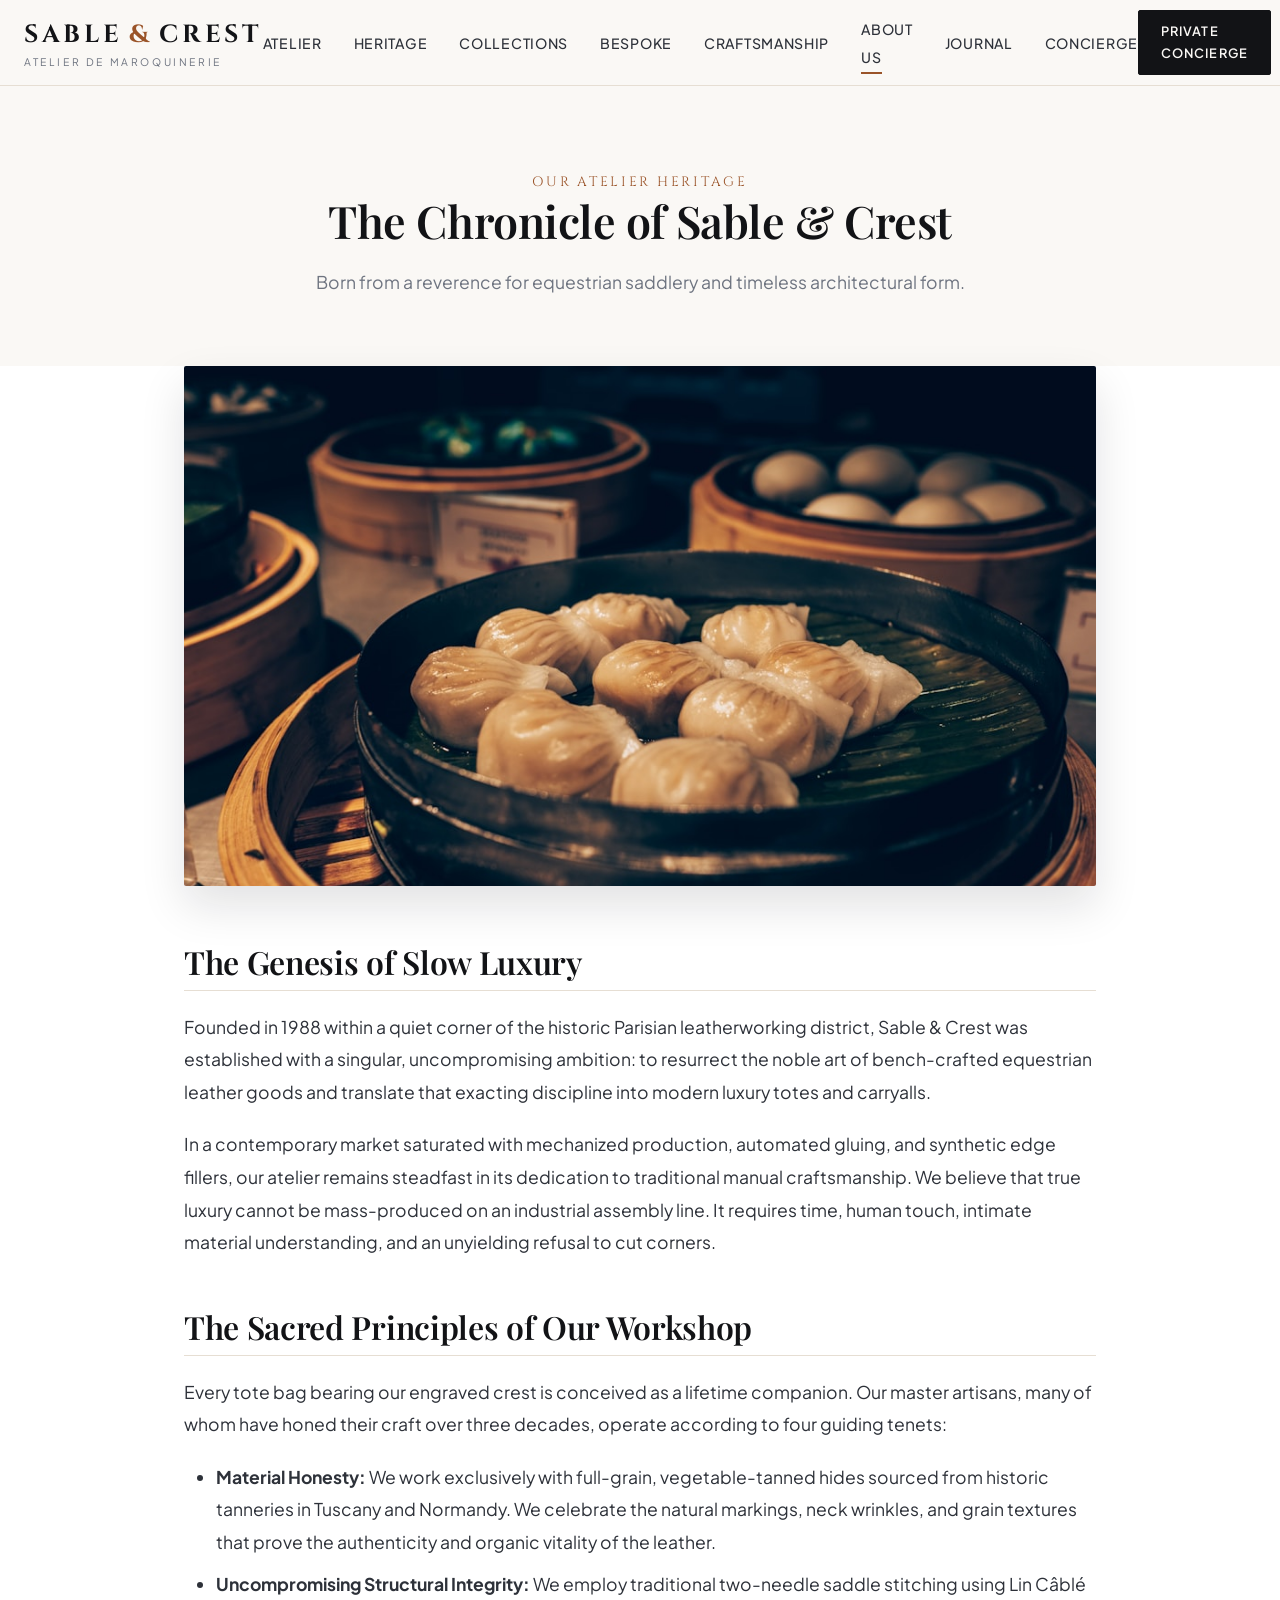
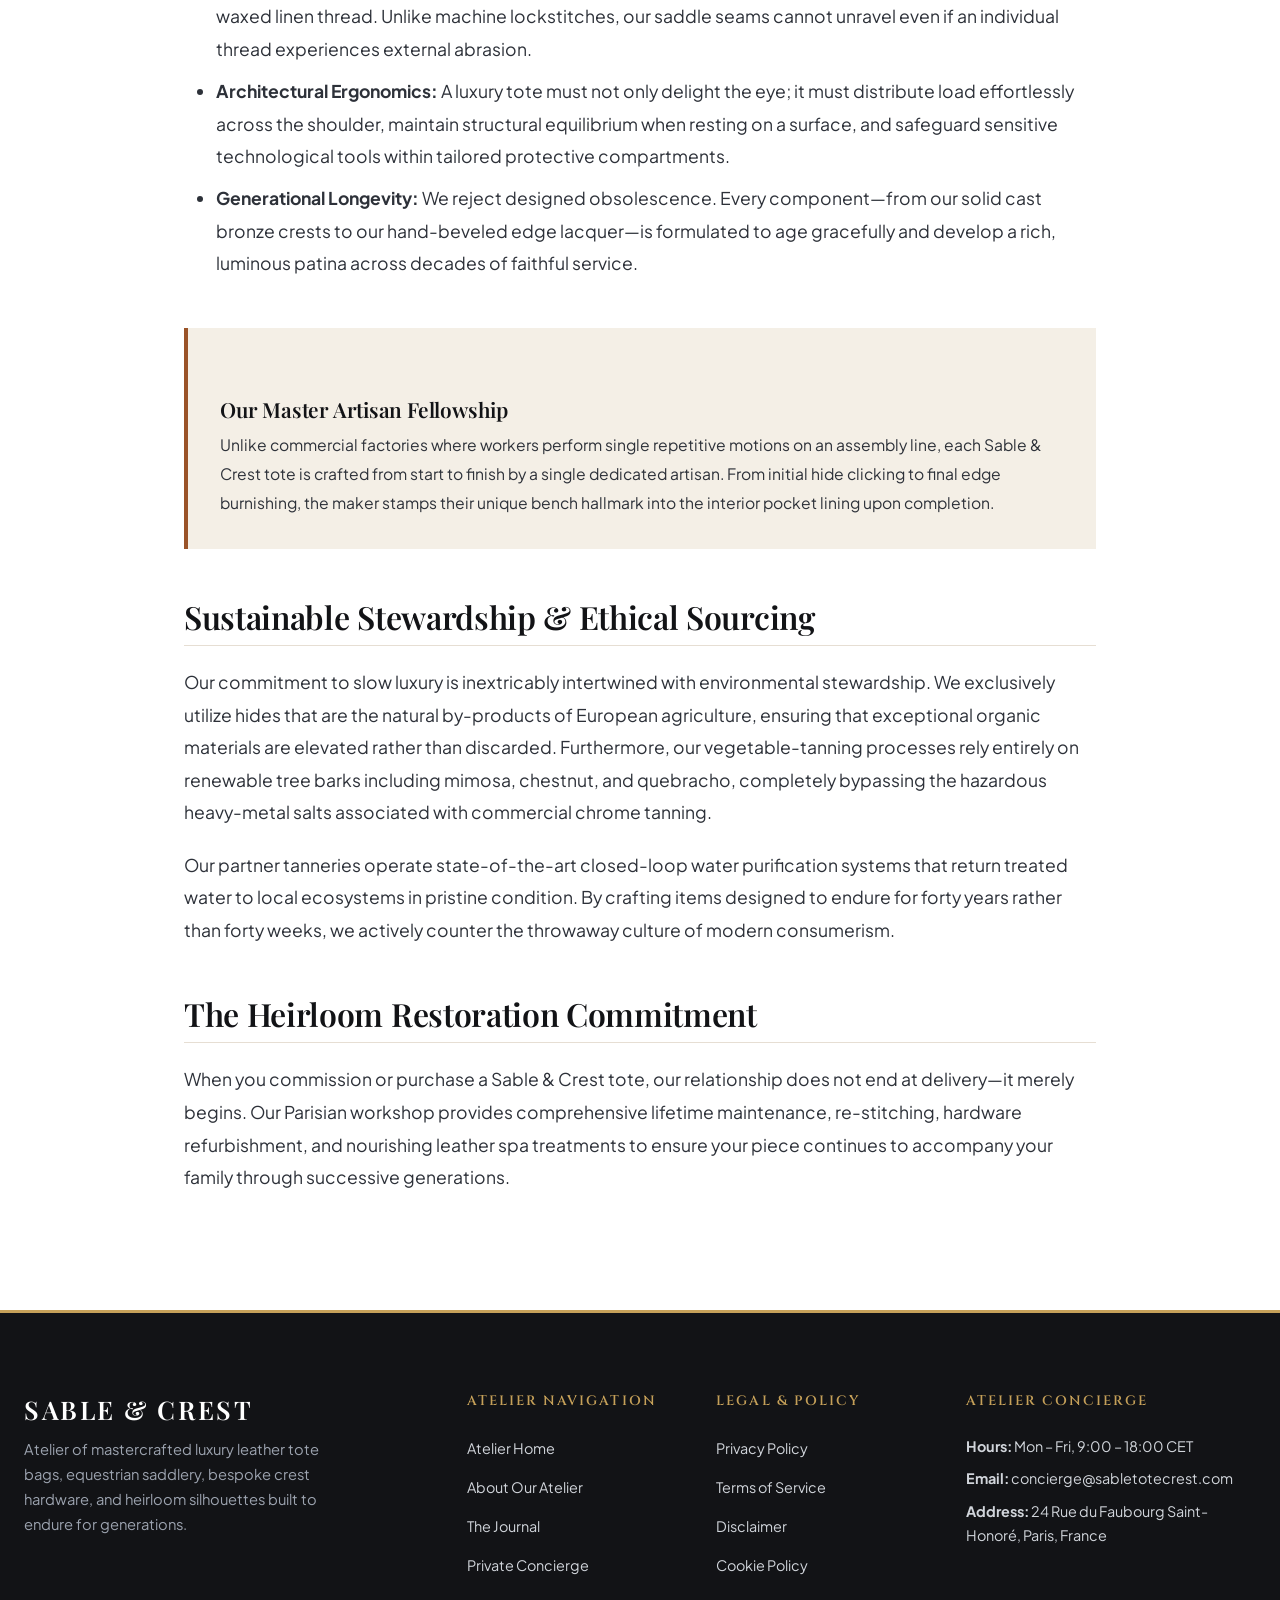
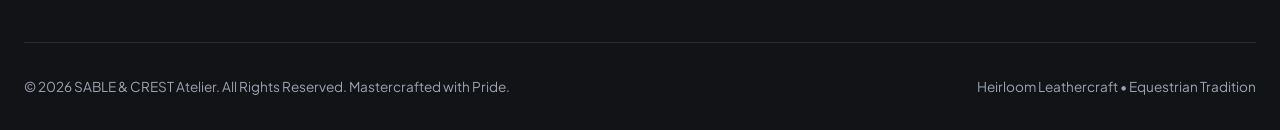
==== about.html @ 4008cbab "Add files via upload" ====
<!DOCTYPE html>
<html lang="en">
<head>
    <meta charset="UTF-8">
    <meta name="viewport" content="width=device-width, initial-scale=1.0">
    <title>About Our Atelier | Heritage, Saddlery & Master Artisans | SABLE &amp; CREST Luxury Leather Atelier</title>
    <meta name="description" content="Learn about the heritage of Sable & Crest, our master saddlers, full-grain vegetable-tanned leather sourcing, and commitment to slow artisanal luxury.">
    <link rel="preconnect" href="https://fonts.googleapis.com">
    <link rel="preconnect" href="https://fonts.gstatic.com" crossorigin>
    <link href="https://fonts.googleapis.com/css2?family=Cinzel:wght@500;600;700;800&family=Playfair+Display:ital,wght@0,400;0,600;0,700;1,400;1,600&family=Plus+Jakarta+Sans:wght@300;400;500;600;700&display=swap" rel="stylesheet">
    <link rel="stylesheet" href="css/style.css">
    
    <!-- Google Analytics -->
    <script async src="https://www.googletagmanager.com/gtag/js?id=G-0LY0HY7L01"></script>
    <script>
      window.dataLayer = window.dataLayer || [];
      function gtag(){dataLayer.push(arguments);}
      gtag('js', new Date());
      gtag('config', 'G-0LY0HY7L01');
    </script>
</head>
<body>

    <header class="site-header">
        <div class="container nav-inner">
            <a href="index.php" class="brand-logo">
                <div class="brand-crest-mark">SABLE <span>&amp;</span> CREST</div>
                <div class="brand-subtext">ATELIER DE MAROQUINERIE</div>
            </a>
            
            <nav class="nav-menu">
                <ul class="nav-links">
                    <li><a href="index.php" class="nav-link">Atelier</a></li>
                    <li><a href="index.php#heritage" class="nav-link">Heritage</a></li>
                    <li><a href="index.php#collections" class="nav-link">Collections</a></li>
                    <li><a href="index.php#customizer" class="nav-link">Bespoke</a></li>
                    <li><a href="index.php#craftsmanship" class="nav-link">Craftsmanship</a></li>
                    <li><a href="about.html" class="nav-link active">About Us</a></li>
                    <li><a href="blog.html" class="nav-link ">Journal</a></li>
                    <li><a href="contact.html" class="nav-link ">Concierge</a></li>
                </ul>
            </nav>
            
            <div class="nav-actions">
                <a href="contact.html" class="btn btn-primary" style="padding: 0.6rem 1.4rem; font-size: 0.8rem;">Private Concierge</a>
            </div>
        </div>
    </header>

    <main id="main-content">
        <section class="article-header">
            <div class="container">
                <span class="article-category">Our Atelier Heritage</span>
                <h1 class="article-title">The Chronicle of Sable &amp; Crest</h1>
                <p class="section-desc">Born from a reverence for equestrian saddlery and timeless architectural form.</p>
            </div>
        </section>

        <section class="section-padding bg-white" style="padding-top: 0;">
            <div class="container-narrow">
                <img src="images/sable-atelier-handcrafted-leather-detail.jpg" alt="Master artisan working on leather edges in our atelier" class="article-hero-img">

                <div class="article-prose">
                    <h2>The Genesis of Slow Luxury</h2>
                    <p>
                        Founded in 1988 within a quiet corner of the historic Parisian leatherworking district, Sable &amp; Crest was established with a singular, uncompromising ambition: to resurrect the noble art of bench-crafted equestrian leather goods and translate that exacting discipline into modern luxury totes and carryalls.
                    </p>
                    <p>
                        In a contemporary market saturated with mechanized production, automated gluing, and synthetic edge fillers, our atelier remains steadfast in its dedication to traditional manual craftsmanship. We believe that true luxury cannot be mass-produced on an industrial assembly line. It requires time, human touch, intimate material understanding, and an unyielding refusal to cut corners.
                    </p>

                    <h2>The Sacred Principles of Our Workshop</h2>
                    <p>
                        Every tote bag bearing our engraved crest is conceived as a lifetime companion. Our master artisans, many of whom have honed their craft over three decades, operate according to four guiding tenets:
                    </p>
                    <ul>
                        <li><strong>Material Honesty:</strong> We work exclusively with full-grain, vegetable-tanned hides sourced from historic tanneries in Tuscany and Normandy. We celebrate the natural markings, neck wrinkles, and grain textures that prove the authenticity and organic vitality of the leather.</li>
                        <li><strong>Uncompromising Structural Integrity:</strong> We employ traditional two-needle saddle stitching using Lin Câblé waxed linen thread. Unlike machine lockstitches, our saddle seams cannot unravel even if an individual thread experiences external abrasion.</li>
                        <li><strong>Architectural Ergonomics:</strong> A luxury tote must not only delight the eye; it must distribute load effortlessly across the shoulder, maintain structural equilibrium when resting on a surface, and safeguard sensitive technological tools within tailored protective compartments.</li>
                        <li><strong>Generational Longevity:</strong> We reject designed obsolescence. Every component—from our solid cast bronze crests to our hand-beveled edge lacquer—is formulated to age gracefully and develop a rich, luminous patina across decades of faithful service.</li>
                    </ul>

                    <div style="background: var(--color-ecru-warm); border-left: 4px solid var(--color-cognac); padding: 2rem; margin: 3rem 0;">
                        <h3 style="font-size: 1.3rem; margin-bottom: 0.5rem; color: var(--color-obsidian);">Our Master Artisan Fellowship</h3>
                        <p style="font-size: 0.98rem; margin: 0; color: var(--color-charcoal);">
                            Unlike commercial factories where workers perform single repetitive motions on an assembly line, each Sable &amp; Crest tote is crafted from start to finish by a single dedicated artisan. From initial hide clicking to final edge burnishing, the maker stamps their unique bench hallmark into the interior pocket lining upon completion.
                        </p>
                    </div>

                    <h2>Sustainable Stewardship &amp; Ethical Sourcing</h2>
                    <p>
                        Our commitment to slow luxury is inextricably intertwined with environmental stewardship. We exclusively utilize hides that are the natural by-products of European agriculture, ensuring that exceptional organic materials are elevated rather than discarded. Furthermore, our vegetable-tanning processes rely entirely on renewable tree barks including mimosa, chestnut, and quebracho, completely bypassing the hazardous heavy-metal salts associated with commercial chrome tanning.
                    </p>
                    <p>
                        Our partner tanneries operate state-of-the-art closed-loop water purification systems that return treated water to local ecosystems in pristine condition. By crafting items designed to endure for forty years rather than forty weeks, we actively counter the throwaway culture of modern consumerism.
                    </p>

                    <h2>The Heirloom Restoration Commitment</h2>
                    <p>
                        When you commission or purchase a Sable &amp; Crest tote, our relationship does not end at delivery—it merely begins. Our Parisian workshop provides comprehensive lifetime maintenance, re-stitching, hardware refurbishment, and nourishing leather spa treatments to ensure your piece continues to accompany your family through successive generations.
                    </p>
                </div>
            </div>
        </section>
    </main>

    <footer class="site-footer">
        <div class="container">
            <div class="footer-grid">
                <div class="footer-brand">
                    <h4>SABLE <span>&amp;</span> CREST</h4>
                    <p class="footer-desc">
                        Atelier of mastercrafted luxury leather tote bags, equestrian saddlery, bespoke crest hardware, and heirloom silhouettes built to endure for generations.
                    </p>
                </div>

                <div class="footer-col">
                    <h5>Atelier Navigation</h5>
                    <ul class="footer-links">
                        <li><a href="index.php">Atelier Home</a></li>
                        <li><a href="about.html">About Our Atelier</a></li>
                        <li><a href="blog.html">The Journal</a></li>
                        <li><a href="contact.html">Private Concierge</a></li>
                    </ul>
                </div>

                <div class="footer-col">
                    <h5>Legal &amp; Policy</h5>
                    <ul class="footer-links">
                        <li><a href="privacy.html">Privacy Policy</a></li>
                        <li><a href="terms.html">Terms of Service</a></li>
                        <li><a href="disclaimer.html">Disclaimer</a></li>
                        <li><a href="cookies.html">Cookie Policy</a></li>
                    </ul>
                </div>

                <div class="footer-col">
                    <h5>Atelier Concierge</h5>
                    <p style="font-size: 0.9rem; color: #d1d5db; margin-bottom: 0.5rem;"><strong>Hours:</strong> Mon &ndash; Fri, 9:00 &ndash; 18:00 CET</p>
                    <p style="font-size: 0.9rem; color: #d1d5db; margin-bottom: 0.5rem;"><strong>Email:</strong> concierge@sabletotecrest.com</p>
                    <p style="font-size: 0.9rem; color: #d1d5db;"><strong>Address:</strong> 24 Rue du Faubourg Saint-Honor&eacute;, Paris, France</p>
                </div>
            </div>

            <div class="footer-bottom">
                <div>&copy; 2026 SABLE &amp; CREST Atelier. All Rights Reserved. Mastercrafted with Pride.</div>
                <div>Heirloom Leathercraft &bull; Equestrian Tradition</div>
            </div>
        </div>
    </footer>

    <script src="js/main.js"></script>
</body>
</html>
---- css/style.css ----
/* ==========================================================================
   SABLE TOTE CREST - LUXURY ATELIER & LEATHER GOODS STYLESHEET
   Design Language: Bespoke Equestrian Heritage & Modern Architectural Minimalism
   ========================================================================== */

:root {
  /* Color Palette */
  --color-obsidian: #121316;
  --color-noir-900: #1a1c23;
  --color-noir-800: #242731;
  --color-noir-700: #353945;
  --color-cognac: #9a5328;
  --color-cognac-hover: #b46332;
  --color-saddle-gold: #c5a059;
  --color-saddle-gold-light: #dfbe7e;
  --color-saddle-gold-dark: #a27e38;
  --color-ecru: #faf8f5;
  --color-ecru-warm: #f4efe6;
  --color-ecru-border: #e6ded3;
  --color-charcoal: #2d3139;
  --color-muted-gray: #6e7480;
  --color-white: #ffffff;

  /* Typography */
  --font-serif: 'Playfair Display', 'Cormorant Garamond', Georgia, serif;
  --font-sans: 'Plus Jakarta Sans', -apple-system, BlinkMacSystemFont, 'Segoe UI', Roboto, sans-serif;
  --font-accent: 'Cinzel', serif;

  /* Shadows & Elevations */
  --shadow-subtle: 0 4px 20px rgba(18, 19, 22, 0.04);
  --shadow-medium: 0 10px 30px rgba(18, 19, 22, 0.08);
  --shadow-elevated: 0 20px 45px rgba(18, 19, 22, 0.12);
  --shadow-gold: 0 8px 25px rgba(197, 160, 89, 0.22);

  /* Spacing & Transitions */
  --radius-xs: 2px;
  --radius-sm: 4px;
  --radius-md: 8px;
  --radius-lg: 16px;
  --radius-pill: 9999px;
  --transition-fast: 0.2s cubic-bezier(0.16, 1, 0.3, 1);
  --transition-smooth: 0.4s cubic-bezier(0.16, 1, 0.3, 1);
  --transition-slow: 0.6s cubic-bezier(0.16, 1, 0.3, 1);
}

/* Reset & Base */
*, *::before, *::after {
  box-sizing: border-box;
  margin: 0;
  padding: 0;
}

html {
  font-size: 16px;
  scroll-behavior: smooth;
}

body {
  font-family: var(--font-sans);
  background-color: var(--color-ecru);
  color: var(--color-charcoal);
  line-height: 1.7;
  -webkit-font-smoothing: antialiased;
  -moz-osx-font-smoothing: grayscale;
  overflow-x: hidden;
}

h1, h2, h3, h4, h5, h6 {
  font-family: var(--font-serif);
  color: var(--color-obsidian);
  font-weight: 600;
  line-height: 1.25;
  letter-spacing: -0.01em;
}

p {
  margin-bottom: 1.25rem;
}

a {
  color: inherit;
  text-decoration: none;
  transition: color var(--transition-fast);
}

img {
  max-width: 100%;
  height: auto;
  display: block;
}

/* Utilities */
.container {
  width: 100%;
  max-width: 1280px;
  margin: 0 auto;
  padding: 0 1.5rem;
}

.container-narrow {
  max-width: 960px;
  margin: 0 auto;
  padding: 0 1.5rem;
}

.text-center { text-align: center; }
.text-gold { color: var(--color-saddle-gold); }
.text-cognac { color: var(--color-cognac); }
.bg-obsidian { background-color: var(--color-obsidian); color: var(--color-ecru); }
.bg-ecru-warm { background-color: var(--color-ecru-warm); }
.bg-white { background-color: var(--color-white); }

.section-padding {
  padding: 6rem 0;
}

.section-header {
  text-align: center;
  max-width: 760px;
  margin: 0 auto 4rem auto;
}

.section-tagline {
  font-family: var(--font-accent);
  font-size: 0.85rem;
  text-transform: uppercase;
  letter-spacing: 0.2em;
  color: var(--color-cognac);
  margin-bottom: 0.75rem;
  display: inline-block;
}

.section-title {
  font-size: 2.5rem;
  margin-bottom: 1rem;
}

.section-desc {
  font-size: 1.1rem;
  color: var(--color-muted-gray);
}

/* Buttons */
.btn {
  display: inline-flex;
  align-items: center;
  justify-content: center;
  padding: 0.9rem 2.2rem;
  font-size: 0.9rem;
  font-weight: 600;
  letter-spacing: 0.08em;
  text-transform: uppercase;
  border-radius: var(--radius-xs);
  transition: all var(--transition-smooth);
  cursor: pointer;
  border: 1px solid transparent;
  gap: 0.5rem;
}

.btn-primary {
  background-color: var(--color-obsidian);
  color: var(--color-ecru);
  border-color: var(--color-obsidian);
}

.btn-primary:hover {
  background-color: var(--color-cognac);
  border-color: var(--color-cognac);
  color: var(--color-white);
  transform: translateY(-2px);
  box-shadow: var(--shadow-medium);
}

.btn-gold {
  background-color: var(--color-saddle-gold);
  color: var(--color-obsidian);
  border-color: var(--color-saddle-gold);
}

.btn-gold:hover {
  background-color: var(--color-saddle-gold-light);
  transform: translateY(-2px);
  box-shadow: var(--shadow-gold);
}

.btn-outline {
  background-color: transparent;
  color: var(--color-obsidian);
  border-color: var(--color-obsidian);
}

.btn-outline:hover {
  background-color: var(--color-obsidian);
  color: var(--color-ecru);
  transform: translateY(-2px);
}

.btn-outline-white {
  background-color: transparent;
  color: var(--color-white);
  border-color: rgba(255, 255, 255, 0.4);
}

.btn-outline-white:hover {
  background-color: var(--color-white);
  color: var(--color-obsidian);
  border-color: var(--color-white);
}

/* Header & Navigation */
.site-header {
  position: sticky;
  top: 0;
  z-index: 1000;
  background-color: rgba(250, 248, 245, 0.95);
  backdrop-filter: blur(12px);
  border-bottom: 1px solid var(--color-ecru-border);
  transition: all var(--transition-fast);
}

.site-header.scrolled {
  background-color: rgba(255, 255, 255, 0.98);
  box-shadow: var(--shadow-subtle);
}

.nav-inner {
  display: flex;
  align-items: center;
  justify-content: space-between;
  height: 85px;
}

.brand-logo {
  display: flex;
  flex-direction: column;
  align-items: flex-start;
  text-decoration: none;
}

.brand-crest-mark {
  font-family: var(--font-accent);
  font-size: 1.55rem;
  font-weight: 700;
  letter-spacing: 0.15em;
  color: var(--color-obsidian);
  display: flex;
  align-items: center;
  gap: 0.4rem;
}

.brand-crest-mark span {
  color: var(--color-cognac);
}

.brand-subtext {
  font-size: 0.65rem;
  text-transform: uppercase;
  letter-spacing: 0.25em;
  color: var(--color-muted-gray);
  margin-top: -3px;
}

.nav-links {
  display: flex;
  align-items: center;
  list-style: none;
  gap: 2rem;
}

.nav-link {
  font-size: 0.88rem;
  font-weight: 500;
  letter-spacing: 0.05em;
  text-transform: uppercase;
  color: var(--color-charcoal);
  padding: 0.5rem 0;
  position: relative;
}

.nav-link::after {
  content: '';
  position: absolute;
  bottom: 0;
  left: 0;
  width: 0;
  height: 2px;
  background-color: var(--color-cognac);
  transition: width var(--transition-fast);
}

.nav-link:hover::after, .nav-link.active::after {
  width: 100%;
}

.nav-actions {
  display: flex;
  align-items: center;
  gap: 1.25rem;
}

.mobile-menu-toggle {
  display: none;
  background: none;
  border: none;
  font-size: 1.5rem;
  color: var(--color-obsidian);
  cursor: pointer;
}

/* Hero Section */
.hero-section {
  position: relative;
  min-height: 88vh;
  display: flex;
  align-items: center;
  background-color: var(--color-obsidian);
  color: var(--color-ecru);
  overflow: hidden;
}

.hero-bg-overlay {
  position: absolute;
  inset: 0;
  background: linear-gradient(90deg, rgba(18, 19, 22, 0.92) 0%, rgba(18, 19, 22, 0.65) 55%, rgba(18, 19, 22, 0.3) 100%);
  z-index: 1;
}

.hero-bg-img {
  position: absolute;
  right: 0;
  top: 0;
  width: 65%;
  height: 100%;
  object-fit: cover;
  z-index: 0;
  filter: brightness(0.9);
}

.hero-content {
  position: relative;
  z-index: 2;
  max-width: 650px;
  padding: 4rem 0;
}

.hero-tag {
  display: inline-flex;
  align-items: center;
  gap: 0.5rem;
  font-family: var(--font-accent);
  font-size: 0.85rem;
  letter-spacing: 0.25em;
  text-transform: uppercase;
  color: var(--color-saddle-gold);
  margin-bottom: 1.25rem;
  border-bottom: 1px solid rgba(197, 160, 89, 0.35);
  padding-bottom: 0.4rem;
}

.hero-title {
  font-size: 3.5rem;
  line-height: 1.15;
  color: #ffffff;
  margin-bottom: 1.5rem;
}

.hero-title span {
  font-style: italic;
  font-weight: 400;
  color: var(--color-saddle-gold-light);
}

.hero-desc {
  font-size: 1.15rem;
  color: #d1d5db;
  margin-bottom: 2.5rem;
  line-height: 1.8;
}

.hero-cta-group {
  display: flex;
  flex-wrap: wrap;
  gap: 1.25rem;
}

/* Feature Matrix / Pillars */
.pillars-grid {
  display: grid;
  grid-template-columns: repeat(auto-fit, minmax(260px, 1fr));
  gap: 2rem;
}

.pillar-card {
  background: var(--color-white);
  padding: 2.5rem 2rem;
  border: 1px solid var(--color-ecru-border);
  border-radius: var(--radius-xs);
  box-shadow: var(--shadow-subtle);
  transition: all var(--transition-smooth);
  position: relative;
}

.pillar-card:hover {
  transform: translateY(-6px);
  box-shadow: var(--shadow-medium);
  border-color: var(--color-cognac);
}

.pillar-icon {
  width: 54px;
  height: 54px;
  background-color: var(--color-ecru-warm);
  border: 1px solid var(--color-ecru-border);
  display: flex;
  align-items: center;
  justify-content: center;
  font-size: 1.5rem;
  color: var(--color-cognac);
  margin-bottom: 1.5rem;
  border-radius: var(--radius-xs);
}

.pillar-title {
  font-size: 1.35rem;
  margin-bottom: 0.75rem;
}

.pillar-desc {
  font-size: 0.95rem;
  color: var(--color-muted-gray);
  margin-bottom: 0;
}

/* Atelier Split Showcase */
.showcase-split {
  display: grid;
  grid-template-columns: 1fr 1fr;
  gap: 4.5rem;
  align-items: center;
}

.showcase-img-wrap {
  position: relative;
  border-radius: var(--radius-xs);
  overflow: hidden;
  box-shadow: var(--shadow-elevated);
}

.showcase-img-wrap img {
  width: 100%;
  height: 480px;
  object-fit: cover;
  transition: transform var(--transition-slow);
}

.showcase-img-wrap:hover img {
  transform: scale(1.03);
}

.showcase-badge {
  position: absolute;
  top: 1.5rem;
  left: 1.5rem;
  background-color: rgba(18, 19, 22, 0.9);
  color: var(--color-saddle-gold);
  padding: 0.4rem 1rem;
  font-family: var(--font-accent);
  font-size: 0.75rem;
  letter-spacing: 0.15em;
  text-transform: uppercase;
  border-left: 2px solid var(--color-saddle-gold);
}

.showcase-content h3 {
  font-size: 2.2rem;
  margin-bottom: 1.25rem;
}

.specs-list {
  list-style: none;
  margin: 1.5rem 0 2rem 0;
  display: flex;
  flex-direction: column;
  gap: 0.75rem;
}

.specs-list li {
  display: flex;
  align-items: flex-start;
  gap: 0.75rem;
  font-size: 0.98rem;
}

.specs-list li span.bullet {
  color: var(--color-cognac);
  font-weight: bold;
}

/* Collections Grid */
.collection-grid {
  display: grid;
  grid-template-columns: repeat(auto-fit, minmax(320px, 1fr));
  gap: 2.5rem;
}

.product-card {
  background-color: var(--color-white);
  border: 1px solid var(--color-ecru-border);
  border-radius: var(--radius-xs);
  overflow: hidden;
  box-shadow: var(--shadow-subtle);
  transition: all var(--transition-smooth);
  display: flex;
  flex-direction: column;
}

.product-card:hover {
  transform: translateY(-8px);
  box-shadow: var(--shadow-elevated);
}

.product-media {
  position: relative;
  height: 340px;
  overflow: hidden;
  background-color: var(--color-ecru-warm);
}

.product-media img {
  width: 100%;
  height: 100%;
  object-fit: cover;
  transition: transform var(--transition-slow);
}

.product-card:hover .product-media img {
  transform: scale(1.05);
}

.product-tag {
  position: absolute;
  top: 1rem;
  right: 1rem;
  background-color: var(--color-obsidian);
  color: var(--color-ecru);
  font-size: 0.75rem;
  font-family: var(--font-accent);
  letter-spacing: 0.1em;
  padding: 0.3rem 0.8rem;
  text-transform: uppercase;
}

.product-info {
  padding: 1.75rem;
  display: flex;
  flex-direction: column;
  flex-grow: 1;
}

.product-meta {
  font-size: 0.8rem;
  text-transform: uppercase;
  letter-spacing: 0.12em;
  color: var(--color-cognac);
  margin-bottom: 0.35rem;
}

.product-title {
  font-size: 1.4rem;
  margin-bottom: 0.5rem;
}

.product-desc {
  font-size: 0.92rem;
  color: var(--color-muted-gray);
  margin-bottom: 1.25rem;
  flex-grow: 1;
}

.product-bottom {
  display: flex;
  align-items: center;
  justify-content: space-between;
  border-top: 1px solid var(--color-ecru-border);
  padding-top: 1rem;
}

.product-price {
  font-family: var(--font-serif);
  font-size: 1.35rem;
  font-weight: 700;
  color: var(--color-obsidian);
}

/* Interactive Configurator / Customizer */
.configurator-wrapper {
  background: var(--color-white);
  border: 1px solid var(--color-ecru-border);
  border-radius: var(--radius-xs);
  padding: 3rem;
  box-shadow: var(--shadow-medium);
}

.configurator-grid {
  display: grid;
  grid-template-columns: 1fr 1fr;
  gap: 3.5rem;
  align-items: center;
}

.config-preview-box {
  background-color: var(--color-ecru-warm);
  border: 1px solid var(--color-ecru-border);
  border-radius: var(--radius-xs);
  padding: 2.5rem;
  text-align: center;
  position: relative;
}

.config-preview-box img {
  width: 100%;
  max-height: 380px;
  object-fit: contain;
  margin: 0 auto;
  transition: opacity 0.3s ease;
}

.config-specs-panel {
  display: flex;
  flex-direction: column;
  gap: 1.5rem;
}

.config-group label {
  display: block;
  font-family: var(--font-accent);
  font-size: 0.85rem;
  text-transform: uppercase;
  letter-spacing: 0.12em;
  margin-bottom: 0.75rem;
  color: var(--color-obsidian);
}

.config-options {
  display: flex;
  gap: 0.75rem;
  flex-wrap: wrap;
}

.config-btn {
  padding: 0.6rem 1.2rem;
  border: 1px solid var(--color-ecru-border);
  background: var(--color-white);
  font-size: 0.88rem;
  border-radius: var(--radius-xs);
  cursor: pointer;
  transition: all var(--transition-fast);
}

.config-btn.active, .config-btn:hover {
  background-color: var(--color-obsidian);
  color: var(--color-ecru);
  border-color: var(--color-obsidian);
}

.config-summary {
  background: var(--color-ecru);
  padding: 1.25rem;
  border-left: 3px solid var(--color-cognac);
  margin-top: 1rem;
}

/* Timeline / Atelier Process */
.timeline-track {
  position: relative;
  max-width: 860px;
  margin: 0 auto;
}

.timeline-step {
  display: grid;
  grid-template-columns: 80px 1fr;
  gap: 2rem;
  margin-bottom: 2.5rem;
}

.timeline-step-num {
  font-family: var(--font-accent);
  font-size: 1.8rem;
  font-weight: 700;
  color: var(--color-saddle-gold);
  border: 2px solid var(--color-saddle-gold);
  width: 70px;
  height: 70px;
  display: flex;
  align-items: center;
  justify-content: center;
  border-radius: var(--radius-pill);
}

.timeline-step-content {
  background: var(--color-white);
  padding: 2rem;
  border: 1px solid var(--color-ecru-border);
  box-shadow: var(--shadow-subtle);
}

.timeline-step-title {
  font-size: 1.35rem;
  margin-bottom: 0.5rem;
}

/* Testimonials / Client Dispatches */
.testimonial-grid {
  display: grid;
  grid-template-columns: repeat(auto-fit, minmax(320px, 1fr));
  gap: 2rem;
}

.testimonial-card {
  background: var(--color-white);
  padding: 2.5rem;
  border: 1px solid var(--color-ecru-border);
  border-radius: var(--radius-xs);
  box-shadow: var(--shadow-subtle);
  display: flex;
  flex-direction: column;
  justify-content: space-between;
}

.testimonial-quote {
  font-family: var(--font-serif);
  font-size: 1.15rem;
  font-style: italic;
  color: var(--color-charcoal);
  margin-bottom: 1.5rem;
  line-height: 1.6;
}

.client-meta {
  display: flex;
  align-items: center;
  gap: 1rem;
}

.client-avatar {
  width: 48px;
  height: 48px;
  border-radius: var(--radius-pill);
  background-color: var(--color-ecru-warm);
  border: 1px solid var(--color-cognac);
  display: flex;
  align-items: center;
  justify-content: center;
  font-family: var(--font-accent);
  font-weight: 700;
  color: var(--color-cognac);
}

.client-name {
  font-weight: 600;
  font-size: 0.95rem;
}

.client-role {
  font-size: 0.8rem;
  color: var(--color-muted-gray);
}

/* FAQ Accordion */
.faq-accordion {
  max-width: 820px;
  margin: 0 auto;
  display: flex;
  flex-direction: column;
  gap: 1rem;
}

.faq-item {
  background: var(--color-white);
  border: 1px solid var(--color-ecru-border);
  border-radius: var(--radius-xs);
  overflow: hidden;
  transition: border-color var(--transition-fast);
}

.faq-header {
  padding: 1.5rem 2rem;
  display: flex;
  align-items: center;
  justify-content: space-between;
  cursor: pointer;
  background: transparent;
  width: 100%;
  border: none;
  text-align: left;
  font-family: var(--font-serif);
  font-size: 1.2rem;
  color: var(--color-obsidian);
}

.faq-icon {
  font-size: 1.2rem;
  color: var(--color-cognac);
  transition: transform var(--transition-fast);
}

.faq-item.active .faq-icon {
  transform: rotate(45deg);
}

.faq-body {
  max-height: 0;
  overflow: hidden;
  transition: max-height var(--transition-smooth);
  padding: 0 2rem;
  color: var(--color-muted-gray);
  font-size: 0.98rem;
}

.faq-item.active .faq-body {
  padding-bottom: 1.5rem;
}

/* Articles / Blog Hub */
.blog-grid {
  display: grid;
  grid-template-columns: repeat(auto-fit, minmax(340px, 1fr));
  gap: 2.5rem;
}

.blog-card {
  background: var(--color-white);
  border: 1px solid var(--color-ecru-border);
  border-radius: var(--radius-xs);
  overflow: hidden;
  box-shadow: var(--shadow-subtle);
  display: flex;
  flex-direction: column;
  transition: transform var(--transition-smooth);
}

.blog-card:hover {
  transform: translateY(-6px);
  box-shadow: var(--shadow-elevated);
}

.blog-thumb {
  height: 240px;
  overflow: hidden;
  position: relative;
}

.blog-thumb img {
  width: 100%;
  height: 100%;
  object-fit: cover;
  transition: transform var(--transition-slow);
}

.blog-card:hover .blog-thumb img {
  transform: scale(1.05);
}

.blog-body {
  padding: 2rem;
  display: flex;
  flex-direction: column;
  flex-grow: 1;
}

.blog-tag {
  font-size: 0.78rem;
  font-family: var(--font-accent);
  letter-spacing: 0.12em;
  text-transform: uppercase;
  color: var(--color-cognac);
  margin-bottom: 0.5rem;
}

.blog-title {
  font-size: 1.35rem;
  margin-bottom: 0.75rem;
  line-height: 1.3;
}

.blog-excerpt {
  font-size: 0.95rem;
  color: var(--color-muted-gray);
  margin-bottom: 1.5rem;
  flex-grow: 1;
}

/* Article / Monograph Page Layout */
.article-header {
  padding: 5rem 0 3rem 0;
  text-align: center;
  max-width: 860px;
  margin: 0 auto;
}

.article-category {
  font-family: var(--font-accent);
  font-size: 0.85rem;
  letter-spacing: 0.2em;
  color: var(--color-cognac);
  text-transform: uppercase;
  margin-bottom: 1rem;
}

.article-title {
  font-size: 2.8rem;
  margin-bottom: 1.25rem;
  line-height: 1.2;
}

.article-meta {
  display: flex;
  align-items: center;
  justify-content: center;
  gap: 1.5rem;
  font-size: 0.88rem;
  color: var(--color-muted-gray);
  margin-bottom: 2.5rem;
}

.article-hero-img {
  width: 100%;
  max-height: 520px;
  object-fit: cover;
  border-radius: var(--radius-xs);
  margin-bottom: 3.5rem;
  box-shadow: var(--shadow-elevated);
}

.article-prose {
  font-size: 1.1rem;
  line-height: 1.85;
  color: var(--color-charcoal);
}

.article-prose h2 {
  font-size: 2rem;
  margin: 3rem 0 1.25rem 0;
  padding-bottom: 0.5rem;
  border-bottom: 1px solid var(--color-ecru-border);
}

.article-prose h3 {
  font-size: 1.5rem;
  margin: 2.25rem 0 1rem 0;
}

.article-prose blockquote {
  border-left: 3px solid var(--color-cognac);
  padding: 1rem 0 1rem 1.75rem;
  margin: 2rem 0;
  font-family: var(--font-serif);
  font-size: 1.25rem;
  font-style: italic;
  color: var(--color-obsidian);
  background-color: var(--color-ecru-warm);
}

.article-prose ul, .article-prose ol {
  margin: 1.25rem 0 1.75rem 2rem;
}

.article-prose li {
  margin-bottom: 0.6rem;
}

.program-table {
  width: 100%;
  border-collapse: collapse;
  margin: 2rem 0;
  font-size: 0.95rem;
  background: #ffffff;
  border: 1px solid var(--color-ecru-border);
}

.program-table th, .program-table td {
  padding: 14px 18px;
  text-align: left;
  border-bottom: 1px solid var(--color-ecru-border);
}

.program-table th {
  background-color: var(--color-ecru-warm);
  color: var(--color-obsidian);
  font-family: var(--font-serif);
  font-weight: 700;
}

.blog-author-box {
  display: flex;
  align-items: center;
  gap: 1.5rem;
  background: var(--color-white);
  padding: 2rem;
  border: 1px solid var(--color-ecru-border);
  margin-top: 4rem;
  border-radius: var(--radius-xs);
}

.author-avatar {
  width: 72px;
  height: 72px;
  border-radius: var(--radius-pill);
  object-fit: cover;
}

/* Legal Pages & Static */
.legal-card {
  background: var(--color-white);
  padding: 3.5rem;
  border: 1px solid var(--color-ecru-border);
  box-shadow: var(--shadow-subtle);
  border-radius: var(--radius-xs);
  margin: 3rem 0;
}

.legal-card h2 {
  font-size: 1.75rem;
  margin: 2.25rem 0 1rem 0;
  color: var(--color-obsidian);
}

.legal-card p, .legal-card li {
  color: var(--color-charcoal);
  font-size: 1rem;
}

/* Footer */
.site-footer {
  background-color: var(--color-obsidian);
  color: var(--color-ecru);
  padding: 5rem 0 2rem 0;
  border-top: 3px solid var(--color-saddle-gold);
}

.footer-grid {
  display: grid;
  grid-template-columns: 2fr 1fr 1fr 1.5fr;
  gap: 3.5rem;
  margin-bottom: 4rem;
}

.footer-brand h4 {
  color: #ffffff;
  font-size: 1.6rem;
  margin-bottom: 0.75rem;
  letter-spacing: 0.1em;
}

.footer-desc {
  font-size: 0.92rem;
  color: #9ca3af;
  line-height: 1.7;
  max-width: 320px;
}

.footer-col h5 {
  color: var(--color-saddle-gold);
  font-family: var(--font-accent);
  font-size: 0.85rem;
  letter-spacing: 0.15em;
  text-transform: uppercase;
  margin-bottom: 1.5rem;
}

.footer-links {
  list-style: none;
  display: flex;
  flex-direction: column;
  gap: 0.75rem;
}

.footer-links a {
  font-size: 0.9rem;
  color: #d1d5db;
  transition: color var(--transition-fast);
}

.footer-links a:hover {
  color: var(--color-saddle-gold);
}

.footer-newsletter input {
  width: 100%;
  padding: 0.8rem 1rem;
  background: rgba(255, 255, 255, 0.08);
  border: 1px solid rgba(255, 255, 255, 0.2);
  color: #ffffff;
  border-radius: var(--radius-xs);
  margin-bottom: 0.75rem;
}

.footer-bottom {
  display: flex;
  align-items: center;
  justify-content: space-between;
  border-top: 1px solid rgba(255, 255, 255, 0.1);
  padding-top: 2rem;
  font-size: 0.85rem;
  color: #9ca3af;
}

/* Responsive */
@media (max-width: 992px) {
  .hero-title { font-size: 2.6rem; }
  .showcase-split, .configurator-grid { grid-template-columns: 1fr; gap: 2.5rem; }
  .footer-grid { grid-template-columns: 1fr 1fr; }
}

@media (max-width: 768px) {
  .nav-links { display: none; }
  .mobile-menu-toggle { display: block; }
  .hero-title { font-size: 2.2rem; }
  .footer-grid { grid-template-columns: 1fr; }
  .footer-bottom { flex-direction: column; gap: 1rem; text-align: center; }
  .legal-card { padding: 2rem 1.5rem; }
}


.nav-menu {
    display: flex;
    align-items: center;
}
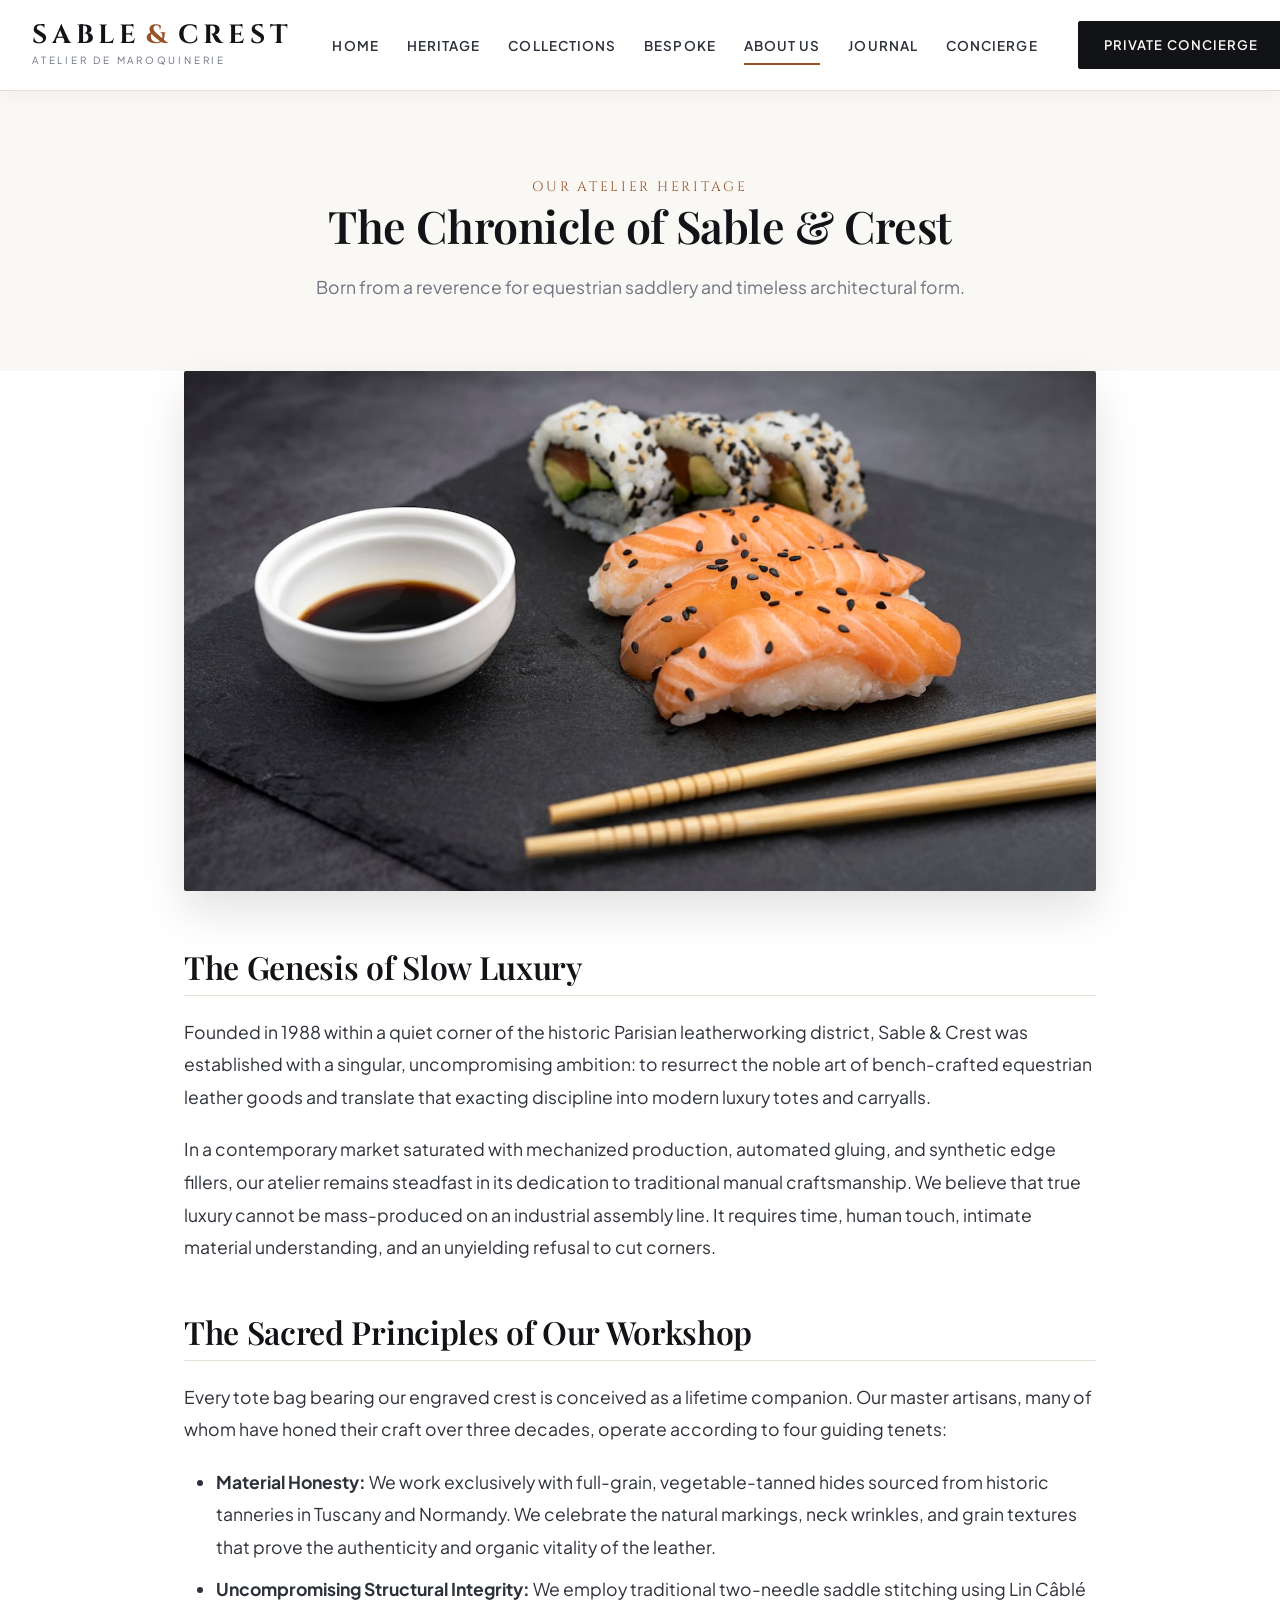
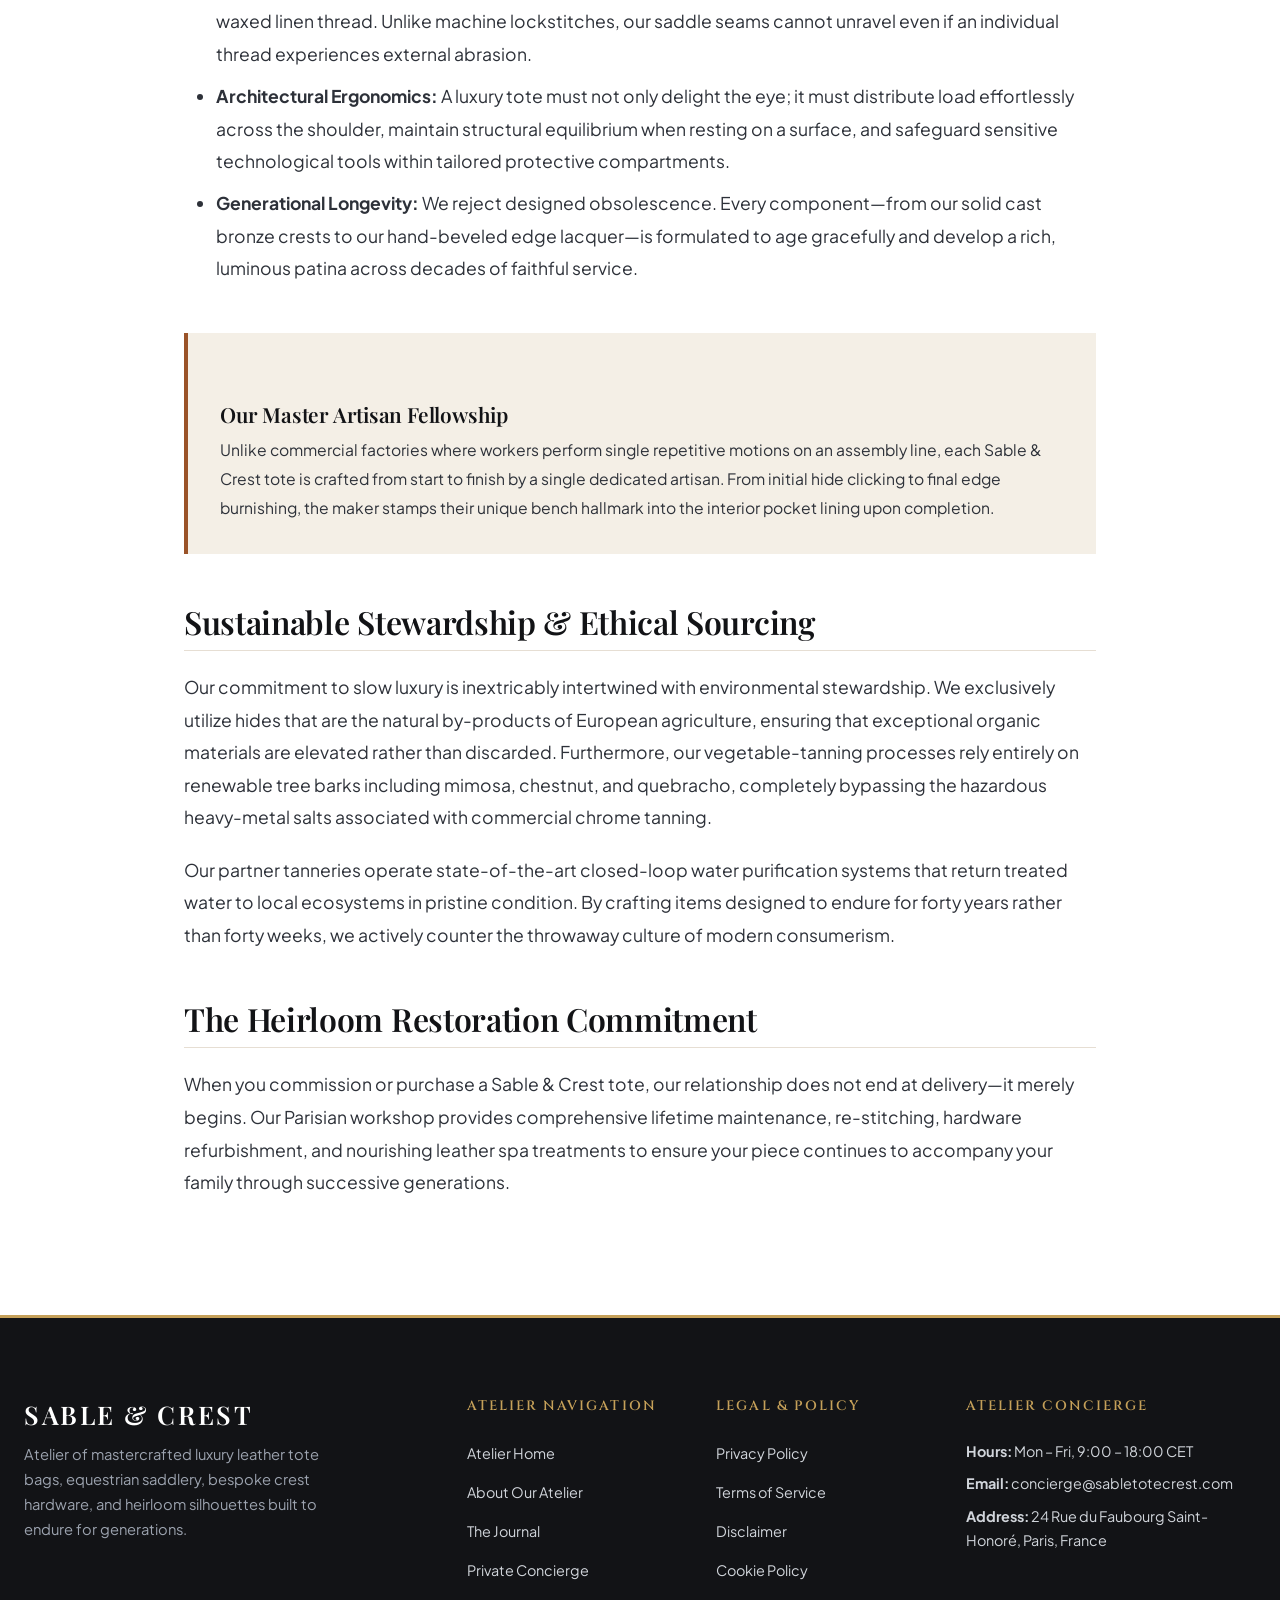
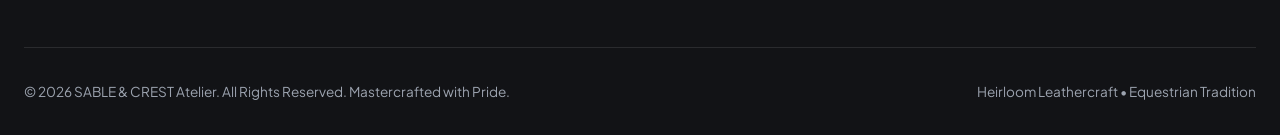
==== commit e52dc56b: "Add files via upload" ====
--- a/about.html
+++ b/about.html
@@ -21,8 +21,8 @@
 </head>
 <body>
 
-    <header class="site-header">
-        <div class="container nav-inner">
+        <header class="site-header">
+        <div class="nav-inner">
             <a href="index.php" class="brand-logo">
                 <div class="brand-crest-mark">SABLE <span>&amp;</span> CREST</div>
                 <div class="brand-subtext">ATELIER DE MAROQUINERIE</div>
@@ -30,11 +30,10 @@
             
             <nav class="nav-menu">
                 <ul class="nav-links">
-                    <li><a href="index.php" class="nav-link">Atelier</a></li>
+                    <li><a href="index.php" class="nav-link">Home</a></li>
                     <li><a href="index.php#heritage" class="nav-link">Heritage</a></li>
                     <li><a href="index.php#collections" class="nav-link">Collections</a></li>
                     <li><a href="index.php#customizer" class="nav-link">Bespoke</a></li>
-                    <li><a href="index.php#craftsmanship" class="nav-link">Craftsmanship</a></li>
                     <li><a href="about.html" class="nav-link active">About Us</a></li>
                     <li><a href="blog.html" class="nav-link ">Journal</a></li>
                     <li><a href="contact.html" class="nav-link ">Concierge</a></li>
@@ -42,7 +41,7 @@
             </nav>
             
             <div class="nav-actions">
-                <a href="contact.html" class="btn btn-primary" style="padding: 0.6rem 1.4rem; font-size: 0.8rem;">Private Concierge</a>
+                <a href="contact.html" class="btn btn-primary">Private Concierge</a>
             </div>
         </div>
     </header>
--- a/css/style.css
+++ b/css/style.css
@@ -1127,3 +1127,132 @@
     display: flex;
     align-items: center;
 }
+
+
+/* ==========================================================================
+   UPDATED LUXURY ATELIER HEADER STYLES
+   ========================================================================== */
+.site-header {
+  position: sticky;
+  top: 0;
+  z-index: 1000;
+  background-color: #ffffff;
+  border-bottom: 1px solid var(--color-ecru-border);
+  box-shadow: 0 4px 20px rgba(18, 19, 22, 0.04);
+  transition: all var(--transition-fast);
+}
+
+.site-header.scrolled {
+  background-color: rgba(255, 255, 255, 0.98);
+  box-shadow: 0 8px 25px rgba(18, 19, 22, 0.08);
+}
+
+.nav-inner {
+  display: flex;
+  align-items: center;
+  justify-content: space-between;
+  height: 90px;
+  max-width: 1380px;
+  margin: 0 auto;
+  padding: 0 2rem;
+}
+
+.brand-logo {
+  display: flex;
+  flex-direction: column;
+  align-items: flex-start;
+  text-decoration: none;
+  flex-shrink: 0;
+  margin-right: 2.5rem;
+}
+
+.brand-crest-mark {
+  font-family: var(--font-accent);
+  font-size: 1.65rem;
+  font-weight: 700;
+  letter-spacing: 0.18em;
+  color: var(--color-obsidian);
+  line-height: 1.1;
+  display: flex;
+  align-items: center;
+  gap: 0.35rem;
+}
+
+.brand-crest-mark span {
+  color: var(--color-cognac);
+}
+
+.brand-subtext {
+  font-size: 0.62rem;
+  text-transform: uppercase;
+  letter-spacing: 0.28em;
+  color: var(--color-muted-gray);
+  margin-top: 2px;
+}
+
+.nav-menu {
+  display: flex;
+  align-items: center;
+  justify-content: center;
+  flex-grow: 1;
+}
+
+.nav-links {
+  display: flex;
+  align-items: center;
+  list-style: none;
+  gap: 1.75rem;
+  margin: 0;
+  padding: 0;
+}
+
+.nav-link {
+  font-size: 0.84rem;
+  font-weight: 600;
+  letter-spacing: 0.08em;
+  text-transform: uppercase;
+  color: var(--color-charcoal);
+  padding: 0.4rem 0;
+  white-space: nowrap;
+  position: relative;
+  transition: color var(--transition-fast);
+}
+
+.nav-link::after {
+  content: '';
+  position: absolute;
+  bottom: -4px;
+  left: 0;
+  width: 0;
+  height: 2px;
+  background-color: var(--color-cognac);
+  transition: width var(--transition-fast);
+}
+
+.nav-link:hover::after, .nav-link.active::after {
+  width: 100%;
+}
+
+.nav-actions {
+  display: flex;
+  align-items: center;
+  flex-shrink: 0;
+  margin-left: 2.5rem;
+}
+
+.nav-actions .btn {
+  padding: 0.75rem 1.6rem;
+  font-size: 0.82rem;
+  white-space: nowrap;
+}
+
+@media (max-width: 1100px) {
+  .nav-links { gap: 1.1rem; }
+  .brand-logo { margin-right: 1.5rem; }
+  .nav-actions { margin-left: 1.5rem; }
+}
+
+@media (max-width: 900px) {
+  .nav-links { display: none; }
+  .mobile-menu-toggle { display: block; }
+}
